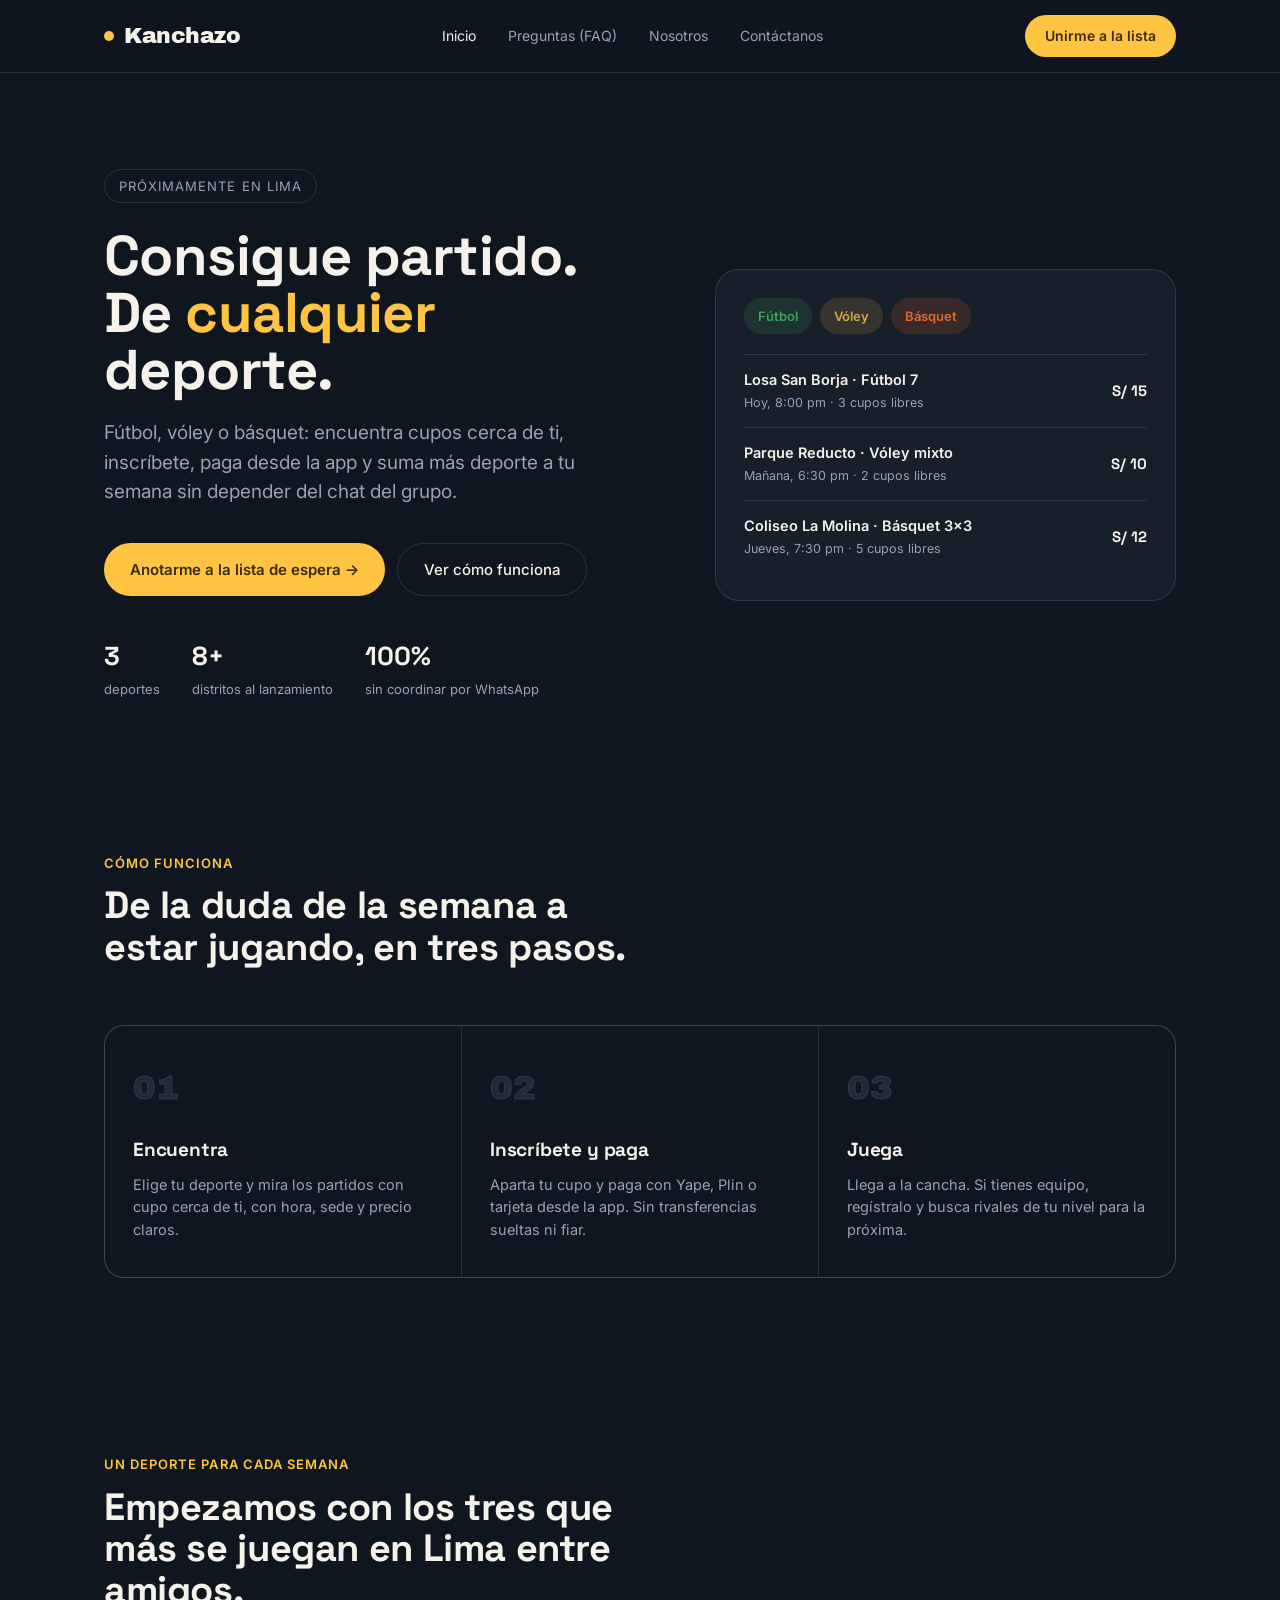
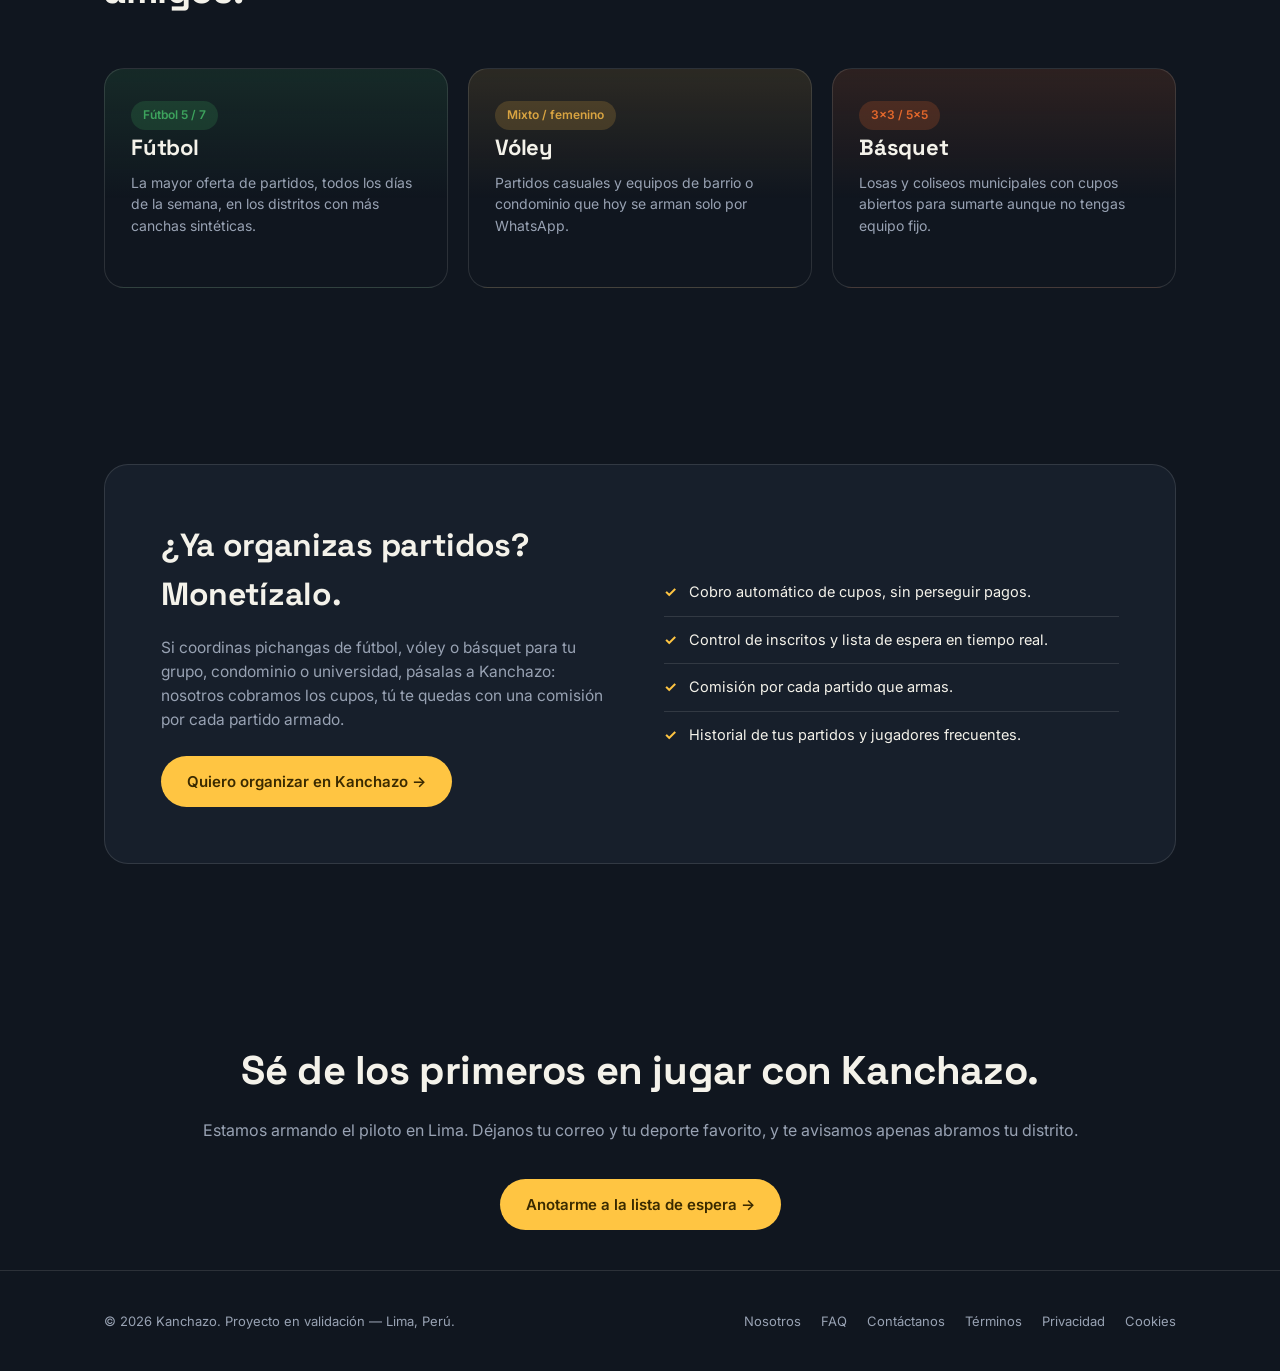
==== index.html @ dac004e0 "Sitio web Kanchazo" ====
<!DOCTYPE html>
<html lang="es">
<head>
<meta charset="UTF-8">
<meta name="viewport" content="width=device-width, initial-scale=1.0">
<title>Kanchazo — Tu app para conseguir partido</title>
<meta name="description" content="Encuentra partidos de fútbol, vóley y básquet cerca de ti, inscríbete y paga desde la app. Kanchazo: tu app multideporte en Lima.">
<link rel="preconnect" href="https://fonts.googleapis.com">
<link rel="preconnect" href="https://fonts.gstatic.com" crossorigin>
<link href="https://fonts.googleapis.com/css2?family=Archivo+Black&family=Space+Grotesk:wght@400;500;700&family=Inter:wght@400;500;600&display=swap" rel="stylesheet">
<link rel="stylesheet" href="style.css">
</head>
<body>

<nav>
  <div class="wrap">
    <a class="logo" href="index.html"><span class="dot"></span>Kanchazo</a>
    <div class="navlinks">
      <a href="index.html" class="active">Inicio</a>
      <a href="faq.html">Preguntas (FAQ)</a>
      <a href="nosotros.html">Nosotros</a>
      <a href="contacto.html">Contáctanos</a>
    </div>
    <a class="nav-cta" href="contacto.html">Unirme a la lista</a>
  </div>
</nav>

<header class="hero">
  <div class="wrap">
    <div>
      <span class="eyebrow">Próximamente en Lima</span>
      <h1>Consigue partido.<br>De <span class="accent">cualquier</span> deporte.</h1>
      <p class="sub">Fútbol, vóley o básquet: encuentra cupos cerca de ti, inscríbete, paga desde la app y suma más deporte a tu semana sin depender del chat del grupo.</p>
      <div class="cta-row">
        <a class="btn-primary" href="contacto.html">Anotarme a la lista de espera →</a>
        <a class="btn-ghost" href="#como-funciona">Ver cómo funciona</a>
      </div>
      <div class="stats">
        <div class="stat"><b>3</b><span>deportes</span></div>
        <div class="stat"><b>8+</b><span>distritos al lanzamiento</span></div>
        <div class="stat"><b>100%</b><span>sin coordinar por WhatsApp</span></div>
      </div>
    </div>

    <div class="court-card">
      <div class="sport-pills">
        <span class="pill futbol">Fútbol</span>
        <span class="pill voley">Vóley</span>
        <span class="pill basquet">Básquet</span>
      </div>
      <div class="match-row">
        <div>
          <div class="match-name">Losa San Borja · Fútbol 7</div>
          <div class="match-meta">Hoy, 8:00 pm · 3 cupos libres</div>
        </div>
        <div class="match-price">S/ 15</div>
      </div>
      <div class="match-row">
        <div>
          <div class="match-name">Parque Reducto · Vóley mixto</div>
          <div class="match-meta">Mañana, 6:30 pm · 2 cupos libres</div>
        </div>
        <div class="match-price">S/ 10</div>
      </div>
      <div class="match-row">
        <div>
          <div class="match-name">Coliseo La Molina · Básquet 3x3</div>
          <div class="match-meta">Jueves, 7:30 pm · 5 cupos libres</div>
        </div>
        <div class="match-price">S/ 12</div>
      </div>
    </div>
  </div>
</header>

<section id="como-funciona">
  <div class="wrap">
    <div class="section-head">
      <span class="kicker">Cómo funciona</span>
      <h2>De la duda de la semana a estar jugando, en tres pasos.</h2>
    </div>
    <div class="steps">
      <div class="step">
        <div class="num">01</div>
        <h3>Encuentra</h3>
        <p>Elige tu deporte y mira los partidos con cupo cerca de ti, con hora, sede y precio claros.</p>
      </div>
      <div class="step">
        <div class="num">02</div>
        <h3>Inscríbete y paga</h3>
        <p>Aparta tu cupo y paga con Yape, Plin o tarjeta desde la app. Sin transferencias sueltas ni fiar.</p>
      </div>
      <div class="step">
        <div class="num">03</div>
        <h3>Juega</h3>
        <p>Llega a la cancha. Si tienes equipo, regístralo y busca rivales de tu nivel para la próxima.</p>
      </div>
    </div>
  </div>
</section>

<section id="deportes">
  <div class="wrap">
    <div class="section-head">
      <span class="kicker">Un deporte para cada semana</span>
      <h2>Empezamos con los tres que más se juegan en Lima entre amigos.</h2>
    </div>
    <div class="sports-grid">
      <div class="sport-card futbol">
        <span class="tag">Fútbol 5 / 7</span>
        <h3>Fútbol</h3>
        <p>La mayor oferta de partidos, todos los días de la semana, en los distritos con más canchas sintéticas.</p>
      </div>
      <div class="sport-card voley">
        <span class="tag">Mixto / femenino</span>
        <h3>Vóley</h3>
        <p>Partidos casuales y equipos de barrio o condominio que hoy se arman solo por WhatsApp.</p>
      </div>
      <div class="sport-card basquet">
        <span class="tag">3x3 / 5x5</span>
        <h3>Básquet</h3>
        <p>Losas y coliseos municipales con cupos abiertos para sumarte aunque no tengas equipo fijo.</p>
      </div>
    </div>
  </div>
</section>

<section id="organiza">
  <div class="wrap">
    <div class="organize">
      <div>
        <h2>¿Ya organizas partidos? Monetízalo.</h2>
        <p>Si coordinas pichangas de fútbol, vóley o básquet para tu grupo, condominio o universidad, pásalas a Kanchazo: nosotros cobramos los cupos, tú te quedas con una comisión por cada partido armado.</p>
        <a class="btn-primary" href="contacto.html">Quiero organizar en Kanchazo →</a>
      </div>
      <ul class="checklist">
        <li><span class="check">✓</span> Cobro automático de cupos, sin perseguir pagos.</li>
        <li><span class="check">✓</span> Control de inscritos y lista de espera en tiempo real.</li>
        <li><span class="check">✓</span> Comisión por cada partido que armas.</li>
        <li><span class="check">✓</span> Historial de tus partidos y jugadores frecuentes.</li>
      </ul>
    </div>
  </div>
</section>

<section class="final-cta">
  <div class="wrap">
    <h2>Sé de los primeros en jugar con Kanchazo.</h2>
    <p>Estamos armando el piloto en Lima. Déjanos tu correo y tu deporte favorito, y te avisamos apenas abramos tu distrito.</p>
    <a class="btn-primary" href="contacto.html">Anotarme a la lista de espera →</a>
  </div>
</section>

<footer>
  <div class="wrap">
    <span>© 2026 Kanchazo. Proyecto en validación — Lima, Perú.</span>
    <div class="footer-links">
      <a href="nosotros.html">Nosotros</a>
      <a href="faq.html">FAQ</a>
      <a href="contacto.html">Contáctanos</a>
      <a href="terminos.html">Términos</a>
      <a href="privacidad.html">Privacidad</a>
      <a href="cookies.html">Cookies</a>
    </div>
  </div>
</footer>

</body>
</html>
---- style.css ----
:root{
  --ink:#10161F;
  --surface:#171F2B;
  --surface-2:#1F2A3A;
  --chalk:#F4F2EA;
  --muted:#98A2B3;
  --signal:#FFC542;
  --signal-ink:#3A2A00;
  --futbol:#3DA35D;
  --voley:#D9A441;
  --basquet:#E2672B;
  --line: rgba(244,242,234,0.12);
}
*{box-sizing:border-box; margin:0; padding:0;}
html{scroll-behavior:smooth;}
body{
  background:var(--ink);
  color:var(--chalk);
  font-family:'Inter', sans-serif;
  line-height:1.55;
}
h1,h2,h3{font-family:'Space Grotesk', sans-serif; font-weight:700; letter-spacing:-0.01em;}
.wrap{max-width:1120px; margin:0 auto; padding:0 24px;}
a{color:inherit;}

/* NAV */
nav{
  position:sticky; top:0; z-index:50;
  background:rgba(16,22,31,0.85); backdrop-filter:blur(8px);
  border-bottom:1px solid var(--line);
}
nav .wrap{display:flex; align-items:center; justify-content:space-between; height:72px;}
.logo{font-family:'Archivo Black', sans-serif; font-size:22px; letter-spacing:-0.02em; display:flex; align-items:center; gap:10px; text-decoration:none; color:var(--chalk);}
.logo .dot{width:10px; height:10px; border-radius:50%; background:var(--signal); display:inline-block;}
.navlinks{display:flex; gap:32px; font-size:14px; color:var(--muted);}
.navlinks a{text-decoration:none; transition:color .15s;}
.navlinks a:hover, .navlinks a.active{color:var(--chalk);}
.nav-cta{background:var(--signal); color:var(--signal-ink); padding:10px 20px; border-radius:100px; font-size:14px; font-weight:600; text-decoration:none; white-space:nowrap;}

/* PAGE HEADER (inner pages) */
.page-header{padding:64px 0 40px; border-bottom:1px solid var(--line);}
.page-header .kicker{color:var(--signal); font-size:13px; text-transform:uppercase; letter-spacing:0.08em; font-weight:600; margin-bottom:12px; display:block;}
.page-header h1{font-size:42px; line-height:1.08; max-width:720px;}
.page-header p{color:var(--muted); font-size:16px; margin-top:16px; max-width:600px;}

/* HERO (home only) */
.hero{padding:96px 0 64px; position:relative; overflow:hidden;}
.hero .wrap{display:grid; grid-template-columns:1.1fr 0.9fr; gap:48px; align-items:center;}
.eyebrow{
  display:inline-flex; align-items:center; gap:8px;
  font-size:13px; color:var(--muted); text-transform:uppercase; letter-spacing:0.08em;
  border:1px solid var(--line); padding:6px 14px; border-radius:100px; margin-bottom:24px;
}
.hero h1{font-size:56px; line-height:1.02; margin-bottom:20px;}
.hero h1 .accent{color:var(--signal);}
.hero p.sub{font-size:19px; color:var(--muted); max-width:480px; margin-bottom:36px;}
.cta-row{display:flex; gap:12px; flex-wrap:wrap; margin-bottom:40px;}
.btn-primary{
  background:var(--signal); color:var(--signal-ink); font-weight:600; font-size:15px;
  padding:14px 26px; border-radius:100px; text-decoration:none; display:inline-flex; align-items:center; gap:8px;
  border:none; cursor:pointer; font-family:'Inter',sans-serif;
}
.btn-ghost{
  border:1px solid var(--line); color:var(--chalk); font-weight:500; font-size:15px;
  padding:14px 26px; border-radius:100px; text-decoration:none;
}
.stats{display:flex; gap:32px;}
.stat b{font-family:'Space Grotesk',sans-serif; font-size:26px; display:block;}
.stat span{font-size:13px; color:var(--muted);}

.court-card{
  background:var(--surface); border:1px solid var(--line); border-radius:24px; padding:28px;
}
.sport-pills{display:flex; gap:8px; margin-bottom:20px;}
.pill{font-size:13px; padding:8px 14px; border-radius:100px; font-weight:600;}
.pill.futbol{background:rgba(61,163,93,0.16); color:var(--futbol);}
.pill.voley{background:rgba(217,164,65,0.16); color:var(--voley);}
.pill.basquet{background:rgba(226,103,43,0.16); color:var(--basquet);}
.match-row{
  display:flex; justify-content:space-between; align-items:center;
  padding:14px 0; border-top:1px solid var(--line);
}
.match-row:first-of-type{border-top:none;}
.match-name{font-weight:600; font-size:14.5px;}
.match-meta{font-size:12.5px; color:var(--muted); margin-top:2px;}
.match-price{font-family:'Space Grotesk',sans-serif; font-weight:700; font-size:15px;}

/* SECTIONS */
section{padding:88px 0;}
section.tight{padding:56px 0;}
.section-head{max-width:560px; margin-bottom:56px;}
.section-head .kicker{color:var(--signal); font-size:13px; text-transform:uppercase; letter-spacing:0.08em; font-weight:600; margin-bottom:12px; display:block;}
.section-head h2{font-size:38px; line-height:1.1;}

.steps{display:grid; grid-template-columns:repeat(3,1fr); gap:1px; background:var(--line); border:1px solid var(--line); border-radius:20px; overflow:hidden;}
.step{background:var(--ink); padding:36px 28px;}
.step .num{font-family:'Archivo Black',sans-serif; font-size:34px; color:var(--surface-2); -webkit-text-stroke:1px var(--line); margin-bottom:20px;}
.step h3{font-size:19px; margin-bottom:10px;}
.step p{color:var(--muted); font-size:14.5px;}

.sports-grid{display:grid; grid-template-columns:repeat(3,1fr); gap:20px;}
.sport-card{border-radius:20px; padding:32px 26px; position:relative; overflow:hidden; border:1px solid var(--line);}
.sport-card.futbol{background:linear-gradient(180deg, rgba(61,163,93,0.14), transparent 60%);}
.sport-card.voley{background:linear-gradient(180deg, rgba(217,164,65,0.14), transparent 60%);}
.sport-card.basquet{background:linear-gradient(180deg, rgba(226,103,43,0.14), transparent 60%);}
.sport-card h3{font-size:22px; margin-bottom:8px;}
.sport-card p{color:var(--muted); font-size:14px; margin-bottom:18px;}
.sport-card .tag{font-size:12px; font-weight:600; padding:5px 12px; border-radius:100px; display:inline-block;}
.sport-card.futbol .tag{background:rgba(61,163,93,0.2); color:var(--futbol);}
.sport-card.voley .tag{background:rgba(217,164,65,0.2); color:var(--voley);}
.sport-card.basquet .tag{background:rgba(226,103,43,0.2); color:var(--basquet);}

.organize{
  background:var(--surface); border-radius:24px; border:1px solid var(--line);
  padding:56px; display:grid; grid-template-columns:1fr 1fr; gap:48px; align-items:center;
}
.organize h2{font-size:32px; margin-bottom:16px;}
.organize p{color:var(--muted); font-size:15.5px; margin-bottom:24px;}
.checklist{list-style:none;}
.checklist li{display:flex; gap:12px; padding:12px 0; border-top:1px solid var(--line); font-size:14.5px;}
.checklist li:first-child{border-top:none;}
.checklist .check{color:var(--signal); font-weight:700;}

.final-cta{text-align:center; padding-bottom:40px;}
.final-cta h2{font-size:40px; margin-bottom:16px;}
.final-cta p{color:var(--muted); font-size:16px; margin-bottom:36px;}

/* FAQ accordion */
.faq-list{max-width:760px;}
.faq-item{border-top:1px solid var(--line); padding:22px 0;}
.faq-item:last-child{border-bottom:1px solid var(--line);}
.faq-q{display:flex; justify-content:space-between; align-items:center; cursor:pointer; font-size:16.5px; font-weight:600; gap:16px;}
.faq-q .icon{font-size:20px; color:var(--signal); transition:transform .2s; flex-shrink:0;}
.faq-item.open .faq-q .icon{transform:rotate(45deg);}
.faq-a{max-height:0; overflow:hidden; transition:max-height .25s ease;}
.faq-item.open .faq-a{max-height:400px;}
.faq-a p{color:var(--muted); font-size:14.5px; padding-top:14px; max-width:640px;}

/* CONTACT */
.contact-grid{display:grid; grid-template-columns:1fr 1fr; gap:48px;}
.contact-card{background:var(--surface); border:1px solid var(--line); border-radius:20px; padding:28px;}
.contact-card h3{font-size:16px; margin-bottom:6px;}
.contact-card p{color:var(--muted); font-size:14px;}
.contact-card + .contact-card{margin-top:16px;}
.form-group{margin-bottom:18px;}
.form-group label{display:block; font-size:13px; color:var(--muted); margin-bottom:8px;}
.form-group input, .form-group textarea, .form-group select{
  width:100%; background:var(--surface); border:1px solid var(--line); border-radius:10px;
  padding:12px 14px; color:var(--chalk); font-family:'Inter',sans-serif; font-size:14.5px;
}
.form-group textarea{resize:vertical; min-height:110px;}

/* LEGAL PAGES */
.legal-body{max-width:760px;}
.legal-body h2{font-size:20px; margin:36px 0 12px;}
.legal-body h2:first-child{margin-top:0;}
.legal-body p, .legal-body li{color:var(--muted); font-size:14.5px; margin-bottom:12px;}
.legal-body ul{padding-left:20px; margin-bottom:16px;}
.legal-body .updated{color:var(--muted); font-size:13px; margin-bottom:32px; display:block;}

/* TEAM */
.team-grid{display:grid; grid-template-columns:repeat(3,1fr); gap:20px;}
.team-card{background:var(--surface); border:1px solid var(--line); border-radius:18px; padding:26px;}
.team-avatar{width:52px; height:52px; border-radius:50%; background:var(--surface-2); border:1px solid var(--line); margin-bottom:16px; display:flex; align-items:center; justify-content:center; font-family:'Space Grotesk',sans-serif; font-weight:700; color:var(--signal);}
.team-card h3{font-size:16px; margin-bottom:4px;}
.team-card span{color:var(--signal); font-size:12.5px; font-weight:600;}
.team-card p{color:var(--muted); font-size:13.5px; margin-top:10px;}

.values-grid{display:grid; grid-template-columns:repeat(2,1fr); gap:1px; background:var(--line); border:1px solid var(--line); border-radius:20px; overflow:hidden;}
.value{background:var(--ink); padding:32px;}
.value h3{font-size:17px; margin-bottom:8px;}
.value p{color:var(--muted); font-size:14px;}

footer{border-top:1px solid var(--line); padding:40px 0; font-size:13px; color:var(--muted);}
footer .wrap{display:flex; justify-content:space-between; flex-wrap:wrap; gap:20px;}
footer a{text-decoration:none; color:var(--muted);}
footer a:hover{color:var(--chalk);}
.footer-links{display:flex; gap:20px; flex-wrap:wrap;}

@media(max-width:860px){
  .hero .wrap{grid-template-columns:1fr;}
  .hero h1{font-size:38px;}
  .steps, .sports-grid, .team-grid, .values-grid{grid-template-columns:1fr;}
  .organize, .contact-grid{grid-template-columns:1fr;}
  .organize{padding:32px;}
  .navlinks{display:none;}
  .page-header h1{font-size:32px;}
}
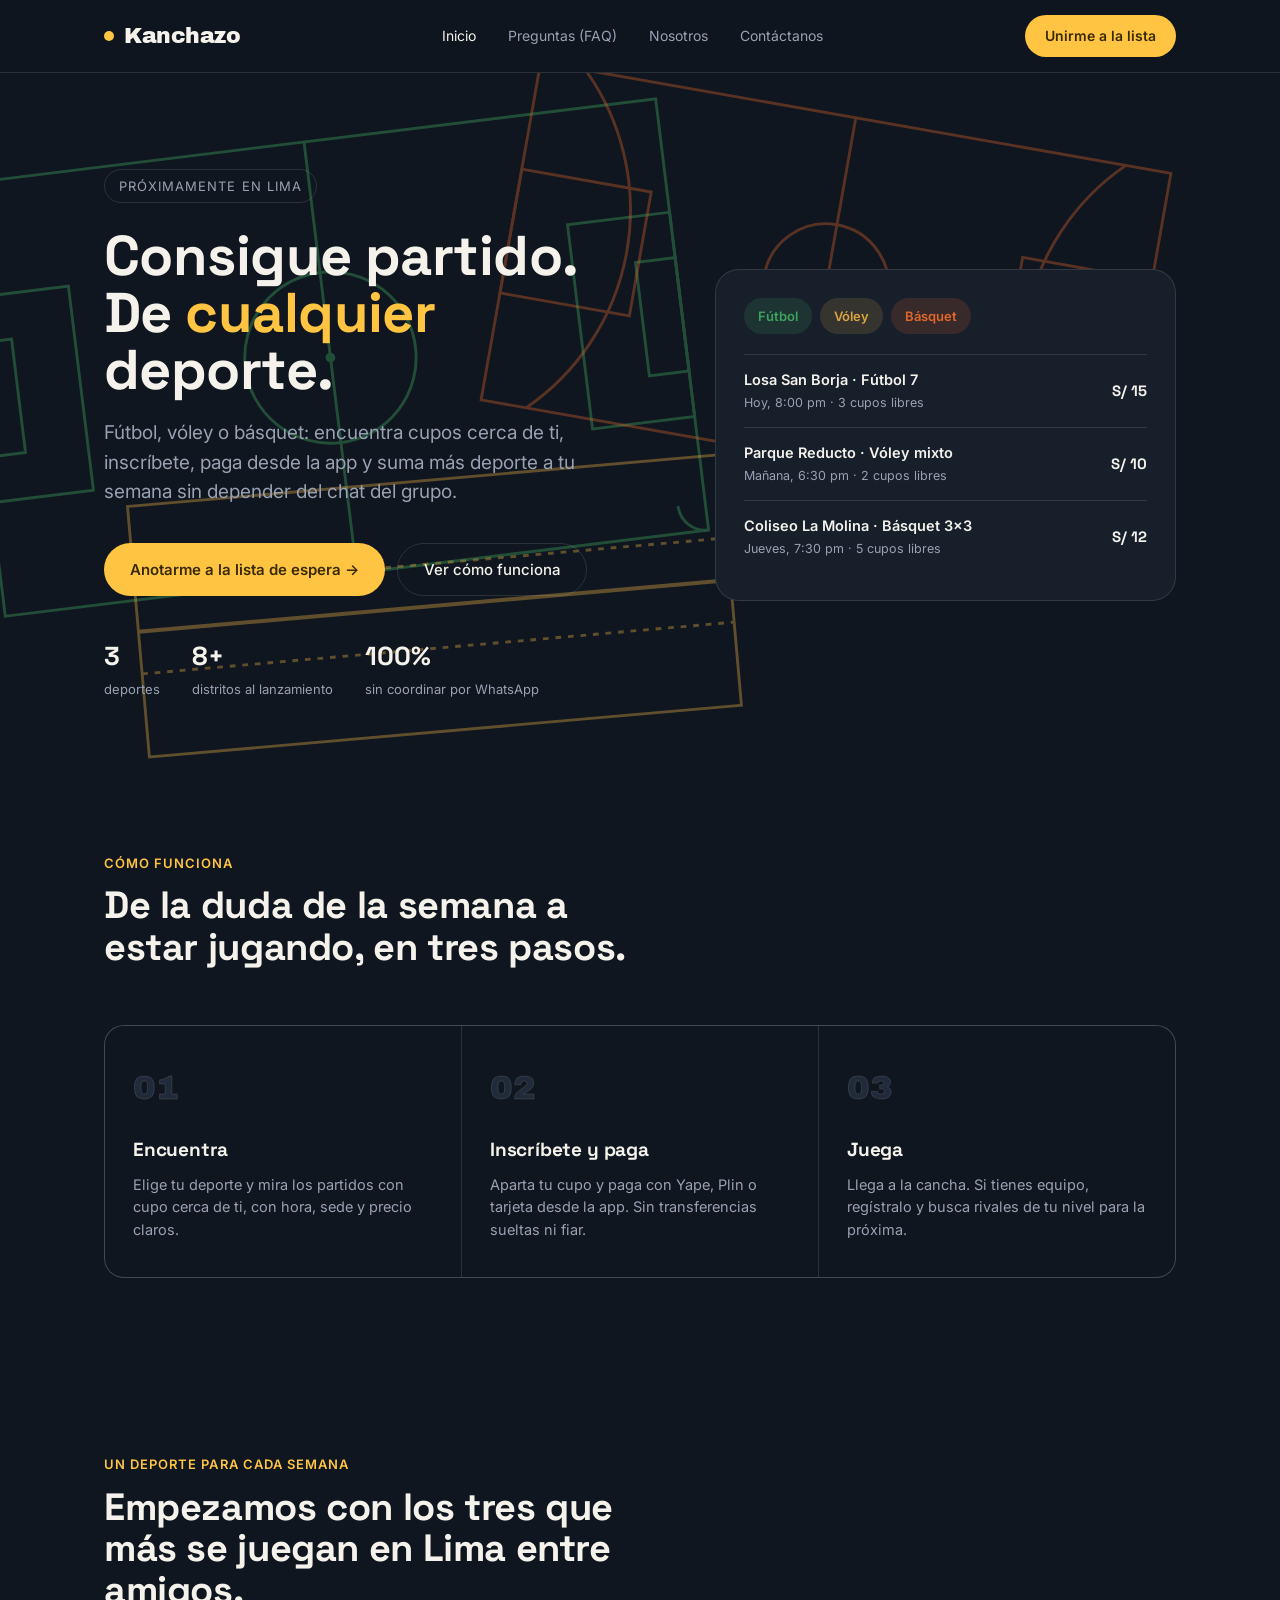
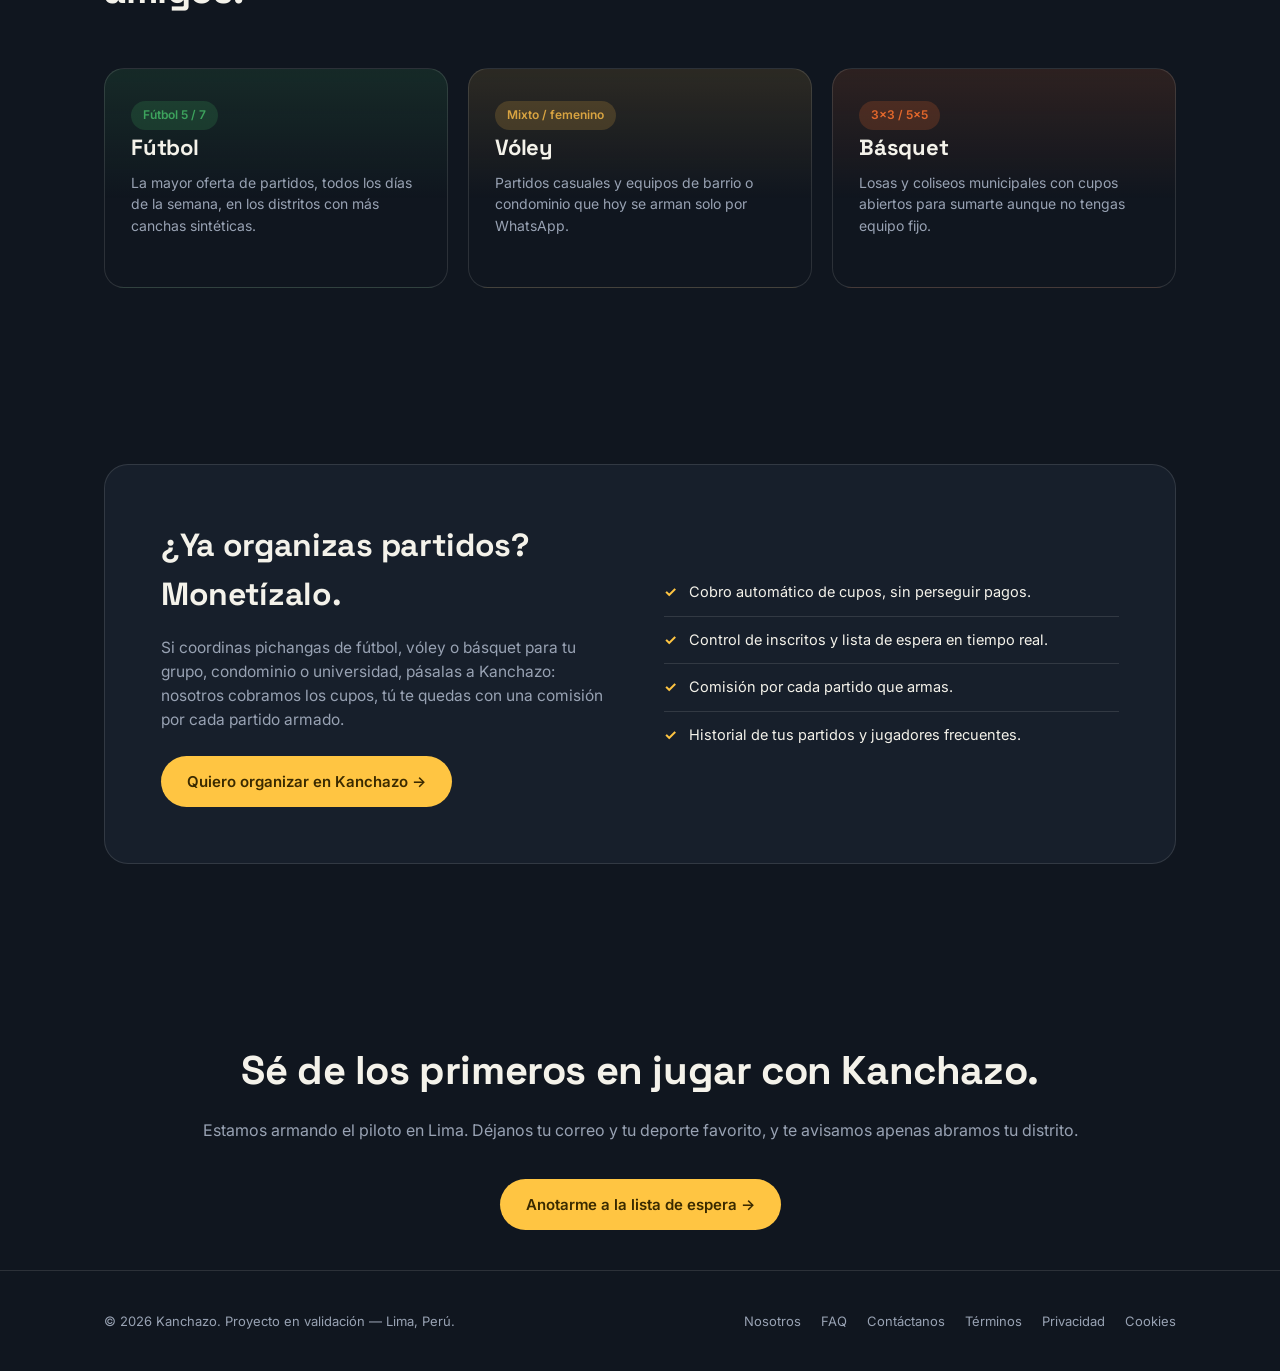
==== commit 5f4c860c: "Fondo de canchas en el hero" ====
--- a/index.html
+++ b/index.html
@@ -26,6 +26,38 @@
 </nav>
 
 <header class="hero">
+  <svg class="hero-bg" viewBox="0 0 1120 640" preserveAspectRatio="xMidYMid slice" xmlns="http://www.w3.org/2000/svg" aria-hidden="true">
+    <!-- Cancha de fútbol -->
+    <g transform="translate(-40,10) rotate(-7 380 260)" stroke="#3DA35D" stroke-width="2.5" fill="none" opacity="0.4">
+      <rect x="20" y="60" width="620" height="380"/>
+      <line x1="330" y1="60" x2="330" y2="440"/>
+      <circle cx="330" cy="250" r="75"/>
+      <circle cx="330" cy="250" r="3" fill="#3DA35D"/>
+      <rect x="20" y="160" width="90" height="180"/>
+      <rect x="20" y="200" width="35" height="100"/>
+      <rect x="550" y="160" width="90" height="180"/>
+      <rect x="605" y="200" width="35" height="100"/>
+      <path d="M 20 60 A 24 24 0 0 1 44 84" />
+      <path d="M 640 440 A 24 24 0 0 1 616 416" />
+    </g>
+    <!-- Cancha de básquet -->
+    <g transform="translate(430,60) rotate(10 320 220)" stroke="#E2672B" stroke-width="2.5" fill="none" opacity="0.35">
+      <rect x="0" y="0" width="560" height="300"/>
+      <line x1="280" y1="0" x2="280" y2="300"/>
+      <circle cx="280" cy="150" r="55"/>
+      <path d="M 40 0 A 210 210 0 0 1 40 300"/>
+      <path d="M 520 0 A 210 210 0 0 0 520 300"/>
+      <rect x="0" y="95" width="115" height="110"/>
+      <rect x="445" y="95" width="115" height="110"/>
+    </g>
+    <!-- Cancha de vóley -->
+    <g transform="translate(120,370) rotate(-5 300 110)" stroke="#D9A441" stroke-width="2.5" fill="none" opacity="0.4">
+      <rect x="0" y="0" width="520" height="220"/>
+      <line x1="0" y1="110" x2="520" y2="110" stroke-width="3.5"/>
+      <line x1="0" y1="73" x2="520" y2="73" stroke-dasharray="5 6"/>
+      <line x1="0" y1="147" x2="520" y2="147" stroke-dasharray="5 6"/>
+    </g>
+  </svg>
   <div class="wrap">
     <div>
       <span class="eyebrow">Próximamente en Lima</span>
--- a/style.css
+++ b/style.css
@@ -45,7 +45,12 @@
 
 /* HERO (home only) */
 .hero{padding:96px 0 64px; position:relative; overflow:hidden;}
-.hero .wrap{display:grid; grid-template-columns:1.1fr 0.9fr; gap:48px; align-items:center;}
+.hero-bg{position:absolute; inset:0; width:100%; height:100%; z-index:0; pointer-events:none;}
+.hero::before{
+  content:''; position:absolute; inset:0; z-index:0;
+  background:radial-gradient(ellipse 70% 60% at 28% 35%, rgba(16,22,31,0.32), rgba(16,22,31,0.9) 72%);
+}
+.hero .wrap{position:relative; z-index:1; display:grid; grid-template-columns:1.1fr 0.9fr; gap:48px; align-items:center;}
 .eyebrow{
   display:inline-flex; align-items:center; gap:8px;
   font-size:13px; color:var(--muted); text-transform:uppercase; letter-spacing:0.08em;
